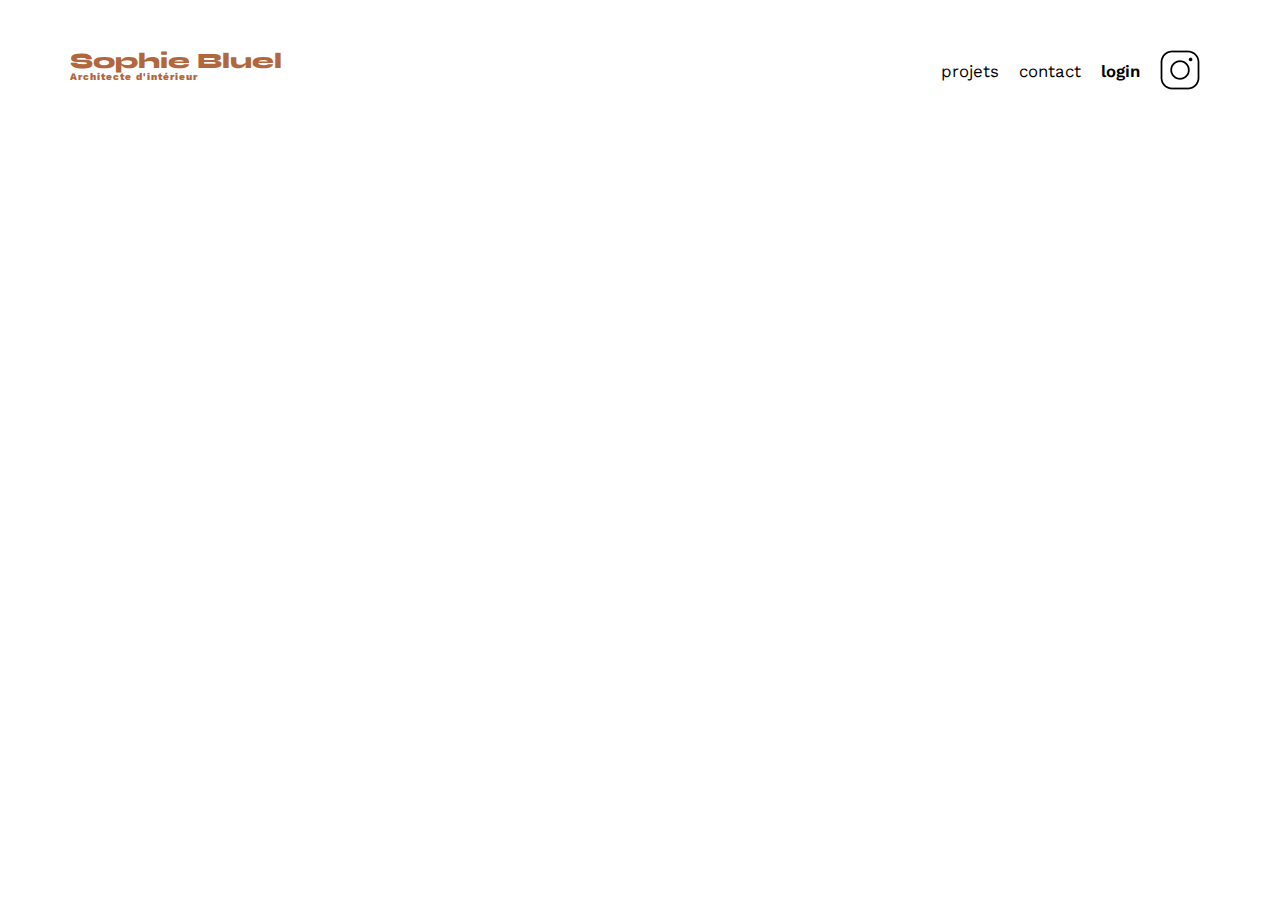
==== FrontEnd/login.html @ 64625f2b "Créer un fichier pour le login / développe le navbar :art:" ====
<!DOCTYPE html>
<html lang="fr">
  <head>
    <title>Sophie Bluel - Architecte d'intérieur</title>
    <meta charset="UTF-8" />
    <meta name="viewport" content="width=device-width, initial-scale=1" />
    <link href="./assets/style.css" rel="stylesheet" />
    <link rel="preconnect" href="https://fonts.googleapis.com" />
    <link rel="preconnect" href="https://fonts.gstatic.com" crossorigin />
    <link
      href="https://fonts.googleapis.com/css2?family=Syne:wght@700;800&family=Work+Sans&display=swap"
      rel="stylesheet"
    />
  </head>
  <body>
    <header>
        <h1>Sophie Bluel <span>Architecte d'intérieur</span></h1>
        <nav>
            <ul>
                <li>projets</li>
                <li>contact</li>
                <li id="log">login</li>
                <li><img src="./assets/icons/instagram.png" alt="Instagram"></li>
            </ul>
        </nav>
    </header>
  </body>
</html>
---- FrontEnd/assets/style.css ----
/* http://meyerweb.com/eric/tools/css/reset/
   v2.0 | 20110126
   License: none (public domain)
*/

html, body, div, span, applet, object, iframe,
h1, h2, h3, h4, h5, h6, p, blockquote, pre,
a, abbr, acronym, address, big, cite, code,
del, dfn, em, img, ins, kbd, q, s, samp,
small, strike, strong, sub, sup, tt, var,
b, u, i, center,
dl, dt, dd, ol, ul, li,
fieldset, form, label, legend,
table, caption, tbody, tfoot, thead, tr, th, td,
article, aside, canvas, details, embed,
figure, figcaption, footer, header, hgroup,
menu, nav, output, ruby, section, summary,
time, mark, audio, video {
	margin: 0;
	padding: 0;
	border: 0;
	font-size: 100%;
	font: inherit;
	vertical-align: baseline;
}
/* HTML5 display-role reset for older browsers */
article, aside, details, figcaption, figure,
footer, header, hgroup, menu, nav, section {
	display: block;
}
body {
	line-height: 1;
}
ol, ul {
	list-style: none;
}
blockquote, q {
	quotes: none;
}
blockquote:before, blockquote:after,
q:before, q:after {
	content: '';
	content: none;
}
table {
	border-collapse: collapse;
	border-spacing: 0;
}
/** end reset css**/
body {
	max-width: 1140px;
	margin:auto;
	font-family: 'Work Sans' ;
	font-size: 14px;
}
header {
	display: flex;
	justify-content: space-between;
	margin: 50px 0
}
section {
	margin: 50px 0
}

h1{
	display: flex;
	flex-direction: column;
	font-family: 'Syne';
	font-size: 22px;
	font-weight: 800;
	color: #B1663C
}

h1 > span {
	font-family: 'Work Sans';
	font-size:10px;
	letter-spacing: 0.1em;
;
}

h2{
	font-family: 'Syne';
	font-weight: 700;
	font-size: 30px;
	color: #1D6154
}
nav ul {
	display: flex;
	align-items: center;
	list-style-type: none;

}
nav li {
	padding: 0 10px;
	font-size: 1.2em;
}

li:hover {
	color: #B1663C;
}

a {
text-decoration: none;
color: #000;
}

a:hover {
	color: #B1663C;
}

#log{
	color: #000;
	font-weight: 600;
}

#introduction {
	display: flex;
	align-items: center;
}
#introduction figure {
	flex: 1
}
#introduction img {
	display: block;
	margin: auto;
	width: 80%;
}

#introduction article {
	flex: 1
}
#introduction h2 {
	margin-bottom: 1em;
}

#introduction p {
	margin-bottom: 0.5em;
}
#portfolio h2 {
	text-align: center;
	margin-bottom: 1em;
}
.gallery {
	width: 100%;
	display: grid;
	grid-template-columns: 1fr 1fr 1fr;
	grid-column-gap: 20px;
	grid-row-gap: 20px;
}

.gallery img {
	width: 100%;

}

#filters {
	display :flex;
	flex-direction : row;
	gap : 10px;
	justify-content: center;
	height: 38px;
	margin: 50px;
}

.Btns {
	font-family :Syne;
	background-color : #1D6154;
	color : #fff;
	cursor: pointer;
	border-radius: 60px;
	height: 37px;
	font-size: 16px;
	border :none;
	width: 100px;
}

[data-id="1"] {
	background-color : #fff;
	color : #1D6154;
	width: 100px;
	border: 1px solid;
}

[data-id="2"] {
	background-color : #fff;
	color : #1D6154;
	width: 157px;
	border: 1px solid;
}

[data-id="3"] {
	background-color : #fff;
	color : #1D6154;
	width: 198px;
	border: 1px solid;
}

#contact {
	width: 50%;
	margin: auto;
}
#contact > * {
	text-align: center;

}
#contact h2{
	margin-bottom: 20px;
}
#contact form {
	text-align: left;
	margin-top:30px;
	display: flex;
	flex-direction: column;
}

#contact input {
	height: 50px;
	font-size: 1.2em;
	border: none;
	box-shadow: 0px 4px 14px rgba(0, 0, 0, 0.09);
}
#contact label {
	margin: 2em 0 1em 0;
}
#contact textarea {
	border: none;
	box-shadow: 0px 4px 14px rgba(0, 0, 0, 0.09);
}

input[type="submit"]{
	font-family: 'Syne';
	font-weight: 700;
	color: white;
	background-color: #1D6154;
	margin : 2em auto ;
	width: 180px;
	text-align: center;
	border-radius: 60px ;
}

footer nav ul {
	display: flex;
	justify-content: flex-end;
	margin: 2em
}
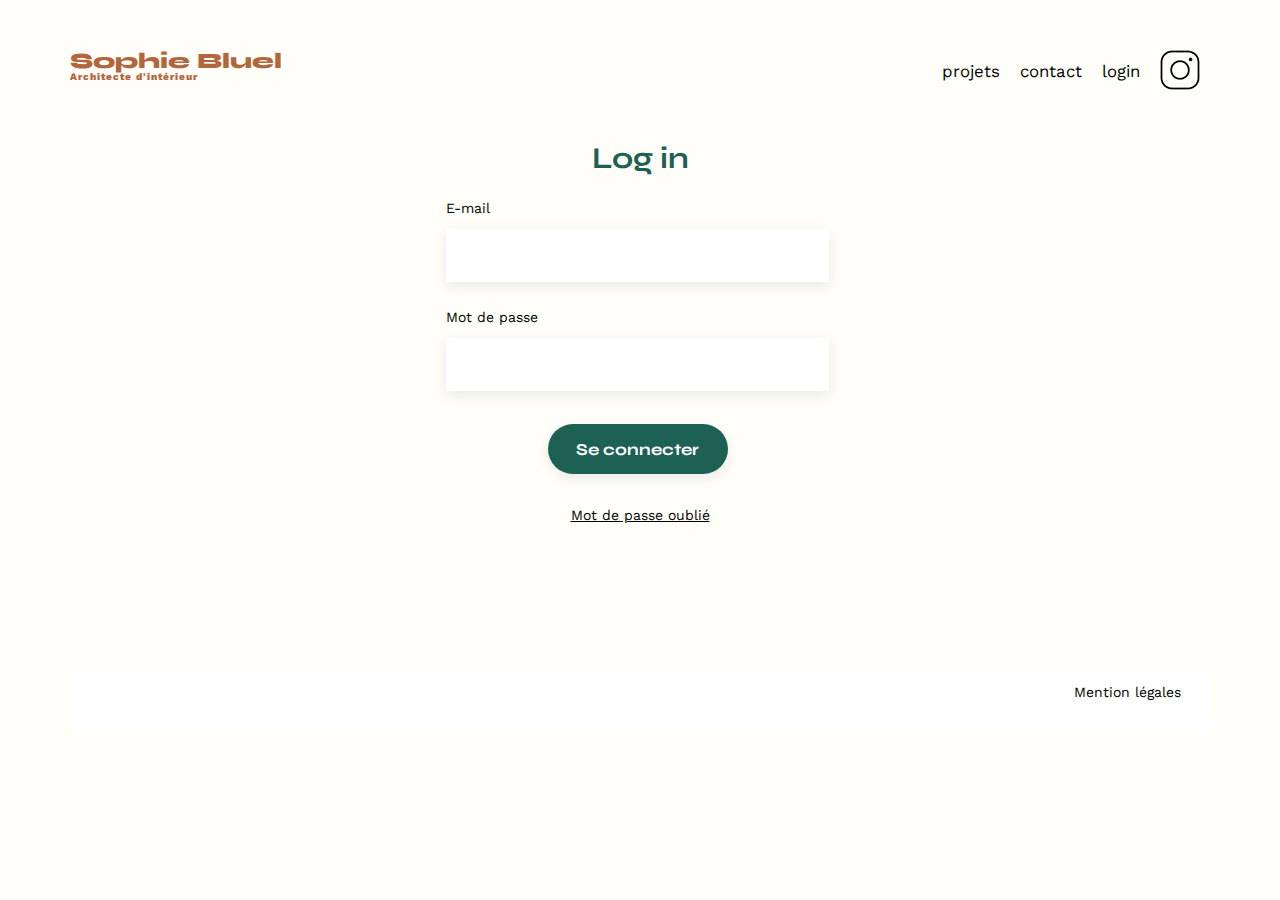
==== commit f6d5a243: "Intégration de la page log in :lipstick:" ====
--- a/FrontEnd/login.html
+++ b/FrontEnd/login.html
@@ -4,7 +4,7 @@
     <title>Sophie Bluel - Architecte d'intérieur</title>
     <meta charset="UTF-8" />
     <meta name="viewport" content="width=device-width, initial-scale=1" />
-    <link href="./assets/style.css" rel="stylesheet" />
+    <link href="./assets/login.css" rel="stylesheet" />
     <link rel="preconnect" href="https://fonts.googleapis.com" />
     <link rel="preconnect" href="https://fonts.gstatic.com" crossorigin />
     <link
@@ -19,10 +19,28 @@
             <ul>
                 <li>projets</li>
                 <li>contact</li>
-                <li id="log">login</li>
+                <li>login</li>
                 <li><img src="./assets/icons/instagram.png" alt="Instagram"></li>
             </ul>
         </nav>
     </header>
+    <section class="login">
+        <h2>Log in</h2>
+    <form>
+        <label for="email">E-mail</label>
+        <input type="email" id="email" pattern=".+@example\.com" size="30" required>
+
+        <label for="pass">Mot de passe</label>
+        <input type="password" id="pass" name="password" minlength="8" required>
+        <input type="submit" value="Se connecter" />   
+    </form>
+     <div class="mdp">
+      <a  href="#">Mot de passe oublié</a>
+    </div>
+    </section>
+   <footer>
+    <ul><li>Mention légales</li></ul>
+   </footer>
+    <script src="login.js" type="module" defer></script>
   </body>
 </html>
--- a/FrontEnd/assets/login.css
+++ b/FrontEnd/assets/login.css
@@ -0,0 +1,171 @@
+/* http://meyerweb.com/eric/tools/css/reset/
+   v2.0 | 20110126
+   License: none (public domain)
+*/
+
+html, body, div, span, applet, object, iframe,
+h1, h2, h3, h4, h5, h6, p, blockquote, pre,
+a, abbr, acronym, address, big, cite, code,
+del, dfn, em, img, ins, kbd, q, s, samp,
+small, strike, strong, sub, sup, tt, var,
+b, u, i, center,
+dl, dt, dd, ol, ul, li,
+fieldset, form, label, legend,
+table, caption, tbody, tfoot, thead, tr, th, td,
+article, aside, canvas, details, embed,
+figure, figcaption, footer, header, hgroup,
+menu, nav, output, ruby, section, summary,
+time, mark, audio, video {
+	margin: 0;
+	padding: 0;
+	border: 0;
+	font-size: 100%;
+	font: inherit;
+	vertical-align: baseline;
+}
+/* HTML5 display-role reset for older browsers */
+article, aside, details, figcaption, figure,
+footer, header, hgroup, menu, nav, section {
+	display: block;
+}
+body {
+	line-height: 1;
+	background-color: #FFFEF8;
+}
+ol, ul {
+	list-style: none;
+}
+blockquote, q {
+	quotes: none;
+}
+blockquote:before, blockquote:after,
+q:before, q:after {
+	content: '';
+	content: none;
+}
+table {
+	border-collapse: collapse;
+	border-spacing: 0;
+}
+/** end reset css**/
+body {
+	max-width: 1140px;
+	margin:auto;
+	font-family: 'Work Sans' ;
+	font-size: 14px;
+}
+header {
+	display: flex;
+	justify-content: space-between;
+	margin: 50px 0
+}
+
+nav ul {
+	display: flex;
+	align-items: center;
+	list-style-type: none;
+
+}
+nav li {
+	padding: 0 10px;
+	font-size: 1.2em;
+}
+
+li:hover {
+	color: #B1663C;
+}
+
+a {
+text-decoration: none;
+color: #000;
+}
+
+a:hover {
+	color: #B1663C;
+}
+
+section {
+	margin: 50px 0
+}
+
+h1{
+	display: flex;
+	flex-direction: column;
+	font-family: 'Syne';
+	font-size: 22px;
+	font-weight: 800;
+	color: #B1663C
+}
+
+h1 > span {
+	font-family: 'Work Sans';
+	font-size:10px;
+	letter-spacing: 0.1em;
+}
+
+h2{
+	font-family: 'Syne';
+	font-weight: 700;
+	font-size: 30px;
+	color: #1D6154
+}
+
+.login h2{
+	text-align: center;
+	/*margin-bottom: 1em;*/
+}
+
+form label {
+	display: block;
+	margin: 2em 0 1em 0;
+}
+
+form {
+	display: inline-block;
+    margin-left: 33%;
+}
+
+ .login #email, #pass{
+	width: 379px;
+    height: 51px;
+	border: none;
+	box-shadow: 0px 4px 14px rgba(0, 0, 0, 0.09);
+}
+
+.login input {
+	height: 50px;
+	font-size: 1.2em;
+	border: none;
+	box-shadow: 0px 4px 14px rgba(0, 0, 0, 0.09);
+}
+
+input[type="submit"]{
+	font-family: 'Syne';
+	font-weight: 700;
+	color: white;
+	background-color: #1D6154;
+	margin : 2em auto ;
+	width: 180px;
+	text-align: center;
+	border-radius: 60px ;
+    display: block;
+    cursor: pointer;
+}
+
+.mdp {
+    text-align: center;
+    text-decoration: underline;
+}
+
+footer {
+    background-color: #fff;
+    margin-top: 13%;
+    height: 60px;
+}
+
+footer ul li {
+    display: flex;
+	justify-content: flex-end;
+	margin: 1em;
+    padding: 15px;
+}